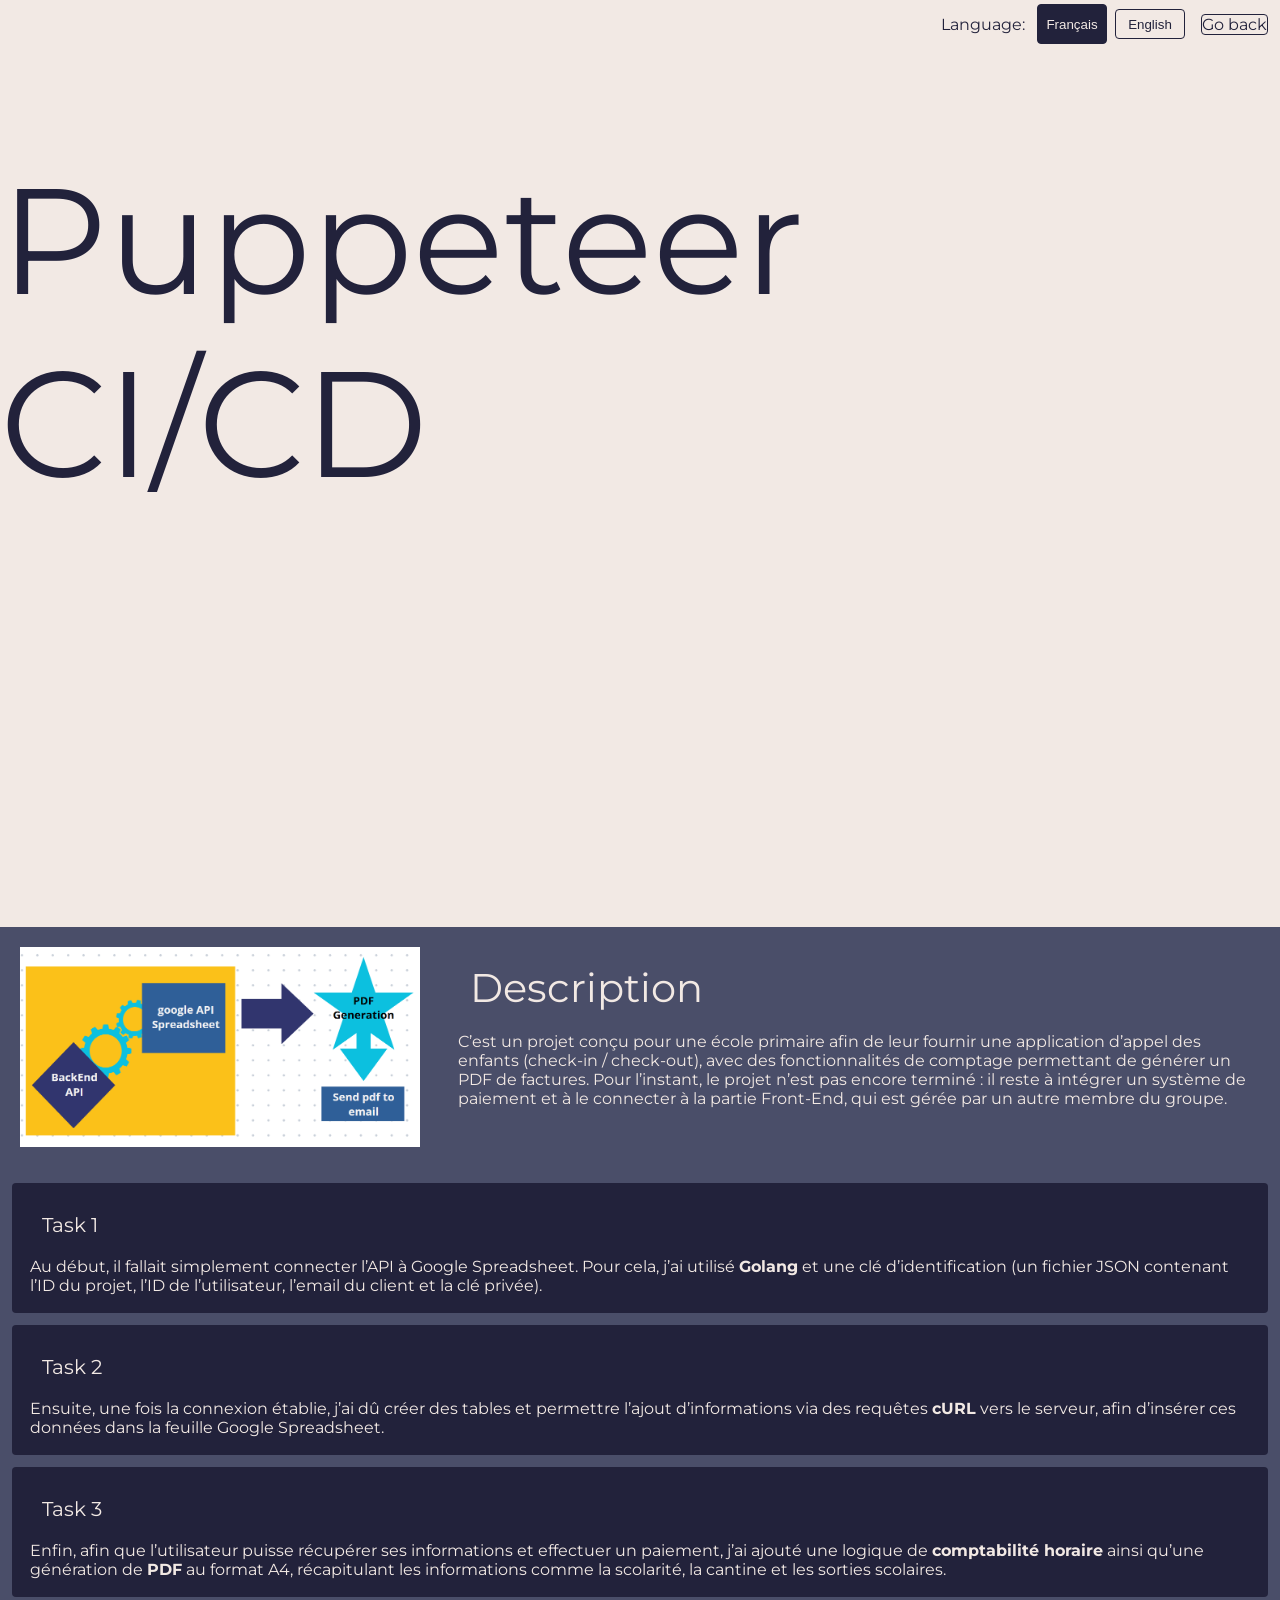
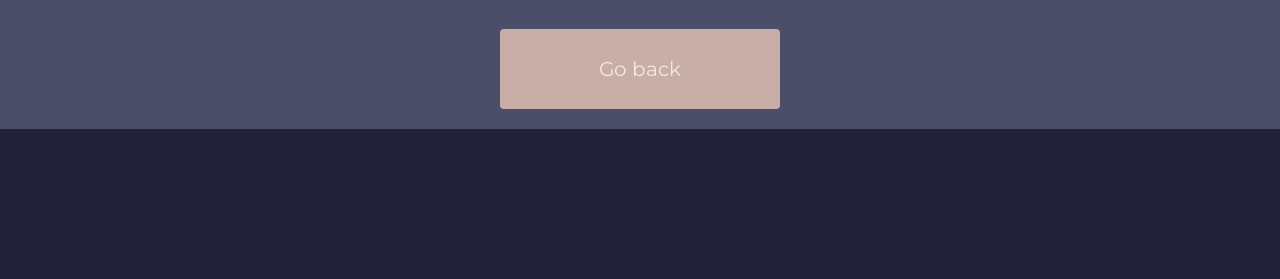
==== project/clocker.html @ f51e1f83 "first push" ====
<!DOCTYPE html>
<html lang="en">
  <head>
    <meta charset="UTF-8" />
    <meta name="viewport" content="width=device-width, initial-scale=1.0" />
    <title>Puppeteer tests</title>
    <link rel="stylesheet" href="../style.css" />
    <link rel="preconnect" href="https://fonts.googleapis.com" />
    <link rel="preconnect" href="https://fonts.gstatic.com" crossorigin />
    <link
      href="https://fonts.googleapis.com/css2?family=Montserrat:ital,wght@0,100..900;1,100..900&display=swap"
      rel="stylesheet"
    />
  </head>
  <body>
    <header>
      <div class="language_div">
        <p class="language">Language:</p>
        <button
          class="lang-btn active"
          id="fr_button"
          onclick="switchLanguage('FR')"
        >
          Français
        </button>
        <button class="lang-btn" id="en_button" onclick="switchLanguage('EN')">
          English
        </button>
        <p><a href="../index.html" class="lang-btn">Go back</a></p>
      </div>
    </header>

    <h1 id="title"></h1>
    <div class="marquee">
      <h1 class="item1 delay1">Back-End</h1>
      <h1 class="item1 delay2">Back-End</h1>
      <h1 class="item1 delay3">Back-End</h1>
      <h1 class="item1 delay4">Back-End</h1>
      <h1 class="item1 delay5">Back-End</h1>
    </div>
    <div class="marquee">
      <h1 class="item2 delay1_2">Google API</h1>
      <h1 class="item2 delay2_2">Google API</h1>
      <h1 class="item2 delay3_2">Google API</h1>
      <h1 class="item2 delay4_2">Google API</h1>
      <h1 class="item2 delay5_2">Google API</h1>
    </div>
    <div class="marquee">
      <h1 class="item3 delay1_3">Spreadsheet</h1>
      <h1 class="item3 delay2_3">Spreadsheet</h1>
      <h1 class="item3 delay3_3">Spreadsheet</h1>
      <h1 class="item3 delay4_3">Spreadsheet</h1>
      <h1 class="item3 delay5_3">Spreadsheet</h1>
    </div>

    <main>
      <div class="project_prop">
        <div class="discription">
          <div>
            <img
              src="../image/Clock_desc.png"
              alt="screenshot or illustration"
              class="project_image_gost"
            />
          </div>
          <div>
            <h2 id="description_title">Description</h2>
            <p id="addInfo"></p>
          </div>
        </div>

        <div class="about_task">
          <div class="task">
            <h3>Task 1</h3>
            <p id="project_task"></p>
          </div>

          <div class="task">
            <h3>Task 2</h3>
            <p id="project_task_two"></p>
          </div>

          <div class="task">
            <h3>Task 3</h3>
            <p id="project_task_tree"></p>
          </div>
        </div>
        <a href="../index.html" class="back_btn"><h3>Go back</h3></a>
      </div>
    </main>

    <footer><a href="#"></a></footer>

    <script>
      // Translations used on this page
      const trans = {
        FR: {
          title: "Puppeteer CI/CD",
          description_title: "Description",
          addInfo:
            "C’est un projet conçu pour une école primaire afin de leur fournir une application d’appel des enfants (check-in / check-out), avec des fonctionnalités de comptage permettant de générer un PDF de factures. Pour l’instant, le projet n’est pas encore terminé : il reste à intégrer un système de paiement et à le connecter à la partie Front-End, qui est gérée par un autre membre du groupe.",

          project_task:
            "Au début, il fallait simplement connecter l’API à Google Spreadsheet. Pour cela, j’ai utilisé <strong>Golang</strong> et une clé d’identification (un fichier JSON contenant l’ID du projet, l’ID de l’utilisateur, l’email du client et la clé privée).",

          project_task_two:
            "Ensuite, une fois la connexion établie, j’ai dû créer des tables et permettre l’ajout d’informations via des requêtes <strong>cURL</strong> vers le serveur, afin d’insérer ces données dans la feuille Google Spreadsheet.\n",

          project_task_tree:
            "Enfin, afin que l’utilisateur puisse récupérer ses informations et effectuer un paiement, j’ai ajouté une logique de <strong>comptabilité horaire</strong> ainsi qu’une génération de <strong>PDF</strong> au format A4, récapitulant les informations comme la scolarité, la cantine et les sorties scolaires.",
        },
        EN: {
          title: "Puppeteer CI/CD",
          description_title: "Description",
          addInfo:
            "This project was designed for a primary school to provide them with a child check-in / check-out application, including attendance tracking and automatic PDF invoice generation. The project is not yet completed — it still needs a payment system and integration with the Front-End part, which is handled by another team member.",

          project_task:
            "At first, the goal was simply to connect the API to Google Spreadsheet. To do this, I used <strong>Golang</strong> and an identification key (a JSON file containing the project ID, user ID, client email, and private key).",

          project_task_two:
            "Then, once the connection was established, I implemented the ability to create tables and add information through <strong>cURL</strong> requests sent to the server, which would insert the data into the Google Spreadsheet.\n",

          project_task_tree:
            "Finally, so that the user could retrieve their data and make payments, I added <strong>time-based billing logic</strong> along with a <strong>PDF generation system</strong> in A4 format, listing details such as tuition, cafeteria, and school trip fees.",
        },
      };

      // Apply translations
      function applyTrans(lang) {
        const t = trans[lang] || trans.FR;
        for (const id in t) {
          const el = document.getElementById(id);
          if (el) el.innerHTML = t[id];
        }
      }

      // Toggle button active state and apply translations
      function switchLanguage(lang) {
        applyTrans(lang);

        const btnfr = document.getElementById("fr_button");
        const btnen = document.getElementById("en_button");

        btnfr.classList.remove("active");
        btnen.classList.remove("active");

        if (lang === "FR") {
          btnfr.classList.add("active");
        } else if (lang === "EN") {
          btnen.classList.add("active");
        }
      }

      // Initialize default language
      document.addEventListener("DOMContentLoaded", function () {
        switchLanguage("FR");
      });
    </script>
  </body>
</html>
---- style.css ----
/* <weight>: Use a value from 100 to 900 */

body {
    background-color: #F2E9E4;
    margin: 0px;
}
footer {
    background-color: #22223B;
    height: 150px;
}
h1, h2, h3, p {
    color: #F2E9E4;
  font-family: "Montserrat", sans-serif;
  font-optical-sizing: auto;
  font-weight: 400;
  font-style: normal;
}
h1 {
      color: #22223B;
    font-size: 150px;
    display: flex;
    justify-content: center;
}
h2 {
    font-size: 40px;
    margin: 20px;
}
h3 {
    font-size: 20px;
    margin: 20px;
}
h4 {
    font-size: 16px;
    margin: 4px;
}
p {
    margin: 8px;
}
img {
    width: 200px;
    height: 200px;
    margin: 4px;
    background-color: #C9ADA7;
    transition: 0.3s;
}
img:hover {
    transition: 0.3s;
    height: 220px;
    width: 220px;
}
a {
    color: #F2E9E4;
    text-decoration: none;
    margin-top: 20px;
}
main{
    background-color: #4A4E69;
}
li{
    color: #F2E9E4;
    display: flex;
    justify-content: center;
}
.title{
    width: 1220px;

}



/* language */
.language {
    color: #22223B;
    display: flex;    
    justify-content: flex-end
}
.language_div{
    display: flex;
    justify-content: flex-end;
    align-items: center;
}
.lang-btn{
    background-color: #F2E9E4;
    border: solid 1px #22223B;
    width: 70px;
    height: 30px;
    border-radius: 4px;
    margin: 4px;
    cursor: pointer;
    transition: 0.5s;
    color: #22223B;
    text-align: center;
}
.lang-btn.active{
    background-color: #22223B;
    width: 70px;
    height: 40px;
    color: #F2E9E4;
    transition: 0.5s;
}





/* title */
.name {
    margin-top: -130px;
    margin-right: -250px;
}
#title {
    margin-right: 35px;
}


/* about back */
.about_me_back{
    padding: 20px;
}


/* effect card */
.effect_card {
    display: flex;
    justify-content: center;
    align-items: center;
    position: relative;
    max-width: 170px;
    margin: 70px;
}
.paralel {
    width: 150px;
    height: 330px;
    transform: skew(20deg);
    background: linear-gradient(#C9ADA7, #4A4E69);
    position: relative;
    transition: 0.3s;
}
.opacity_box {
    position: absolute;
    width: 230px;
    height: 240px;
    background-color: rgba(201, 173, 167, 0.3);
    backdrop-filter: blur(5px);
    border-radius: 8px;
    border: solid 2px;
    border-color: #22223B;
}
.effect_card:hover .paralel {
   width: 150px;
    height: 330px;
    transform: skew(0deg);
    background: linear-gradient(#C9ADA7, #4A4E69);
}
.effect_button {
    background-color: #4A4E69;
    color: #F2E9E4;
    border-radius: 4px;
    border: 0px;
    height: 28px;
    width: 140px;
    margin-left: 16px;
    cursor: pointer;
}
.effect_button:hover {
    background-color: #C9ADA7;
    color: #22223B;
}
.effect_button:hover h4 {
    color: #22223B;
}
.p_effect_card {
    height: 110px;
}
.effect_parent {
    display: flex;
    align-items: center;
    justify-content: space-around;
    height: 320px;
}
.effect_back1 {
    display: flex;
    flex-direction: column;
    align-items: center;
    background-color: #4A4E69;
    height: 430px;
}




/* quality divs */
.quality_back {
    display: flex;
    flex-direction: column;
    align-items: center;
    background-color: #4A4E69;
    height: 430px;
}
.quality_parent {
    display: flex;
    align-items: center;
    justify-content: space-around;
    height: 320px;
}
.quality {
    margin: 16px;
    width: 200px;
    height: 140px;
    background-color: #22223B;
    border-radius: 4px;
    transition: 0.3s;
    display: flex;
    align-items: center;
    justify-content: center;
}
.quality:hover {
    background-color: #C9ADA7;
    color: #22223B;
    box-shadow: 0px 0px 20px 4px #C9ADA7;
    transition: 0.3s;
}
.quality:hover h3 {
    color: #22223B;
}




/* project divs */
.discription{
    display: flex;
    padding: 16px;
}
.discription_text{
    display: flex;
}
.project_back {
    background-color: #4A4E69;
}
.project_parent {
    display: flex;
    align-items: center;
    justify-content: center;
    height: 250px;
}
.project_prop {
    display: flex;
    flex-direction: column;
}
.project_image {
    width: 200px;
    height: 200px;
    margin-right: 30px;
    background-color: #C9ADA7;
}
.project_image_gost {
    width: 400px;
    height: 200px;
    margin-right: 30px;
    background-color: #C9ADA7;
}
.project_image:hover{
    width: 400px;
    height: 400px;
}
.project_image_gost:hover{
    width: 800px;
    height: 400px;
}
.task{
    background-color: #22223B;
    border-radius: 4px;
    padding: 10px;
    margin: 12px;
}


/* footer */
.back_btn{
    font-family: "Montserrat", sans-serif;
    text-align: center;
    background-color: #C9ADA7;
    color: #22223B;
    cursor: pointer;
    text-decoration: none;
    border-radius: 4px;
    margin-top: 20px;
    margin-bottom: 20px;
    margin-right: 500px;
    margin-left: 500px;
    padding: 20px;
    transition: 0.3s;
}
.back_btn:hover{
    background-color: #22223B;
    color: #C9ADA7;
    transition: 0.3s;
}
.back_btn h3{
    margin: 8px;
}



/* language text */
#project_task {
  white-space: pre-line;
}
#worked_project {
    margin: 0px;
    display: flex;
    justify-content: center;
}



/* badass fk text */
.item1 h1{
  display: inline-block;
  margin: 0 2rem; /* spacing between texts */
  font-size: 3rem;
}
.marquee{
    width: 100%;
  height: 4rem;
    white-space: nowrap;
    position: relative;
    margin-bottom: 40px;
}
.marquee-inner {
  display: inline-block;
  padding-left: 100%; /* pushes text off screen at start */
  animation: marquee 10s linear infinite;
}
.item1, .item2, .item3 {
    display: inline-block;
    position: absolute;
    top: 0;
    left: 0;
    font-size: 3rem;
    opacity: 0; /* caché par défaut */
    animation-fill-mode: both; /* garde les styles du début et de la fin */
}
.item1{
    animation: move-right 8s linear infinite;
    font-weight: 600;
}
.item2{
    font-weight: 300;
    animation: move-left 12s linear infinite;
}
.item3{
    font-weight: 900;
  animation: move-right 10s linear infinite;
}
  @keyframes move-right{
    0%{
        opacity: 0;
        transform: translateX(1920px);
    }
    0.1%{
        opacity:1
    }
    100%{
        opacity: 1;
        transform: translateX(-350px)
    }
}
@keyframes move-left{
    0%{
        opacity: 0;
        transform: translateX(-350px);
    }
    0.1%{
        opacity:1
    }
    100%{
        opacity: 1;
        transform: translateX(1920px)
    }
}
.delay1{
    animation-delay:1.6s
}
.delay2{
    animation-delay:3.2s
}
.delay3{
    animation-delay:4.6s
}
.delay4{
    animation-delay:6.4s
}
.delay4{
    animation-delay:6.4s
}

.delay1_2{
    animation-delay:2.4s
}
.delay2_2{
    animation-delay:4.6s
}
.delay3_2{
    animation-delay:7s
}
.delay4_2{
    animation-delay:9.4s
}
.delay4_2{
    animation-delay:9.4s
}

.delay1_3{
    animation-delay:2.5s
}
.delay2_3{
    animation-delay:5s
}
.delay3_3{
    animation-delay:7.5s
}
.delay4_3{
    animation-delay:10s
}
.delay4_3{
    animation-delay:12.5s
}
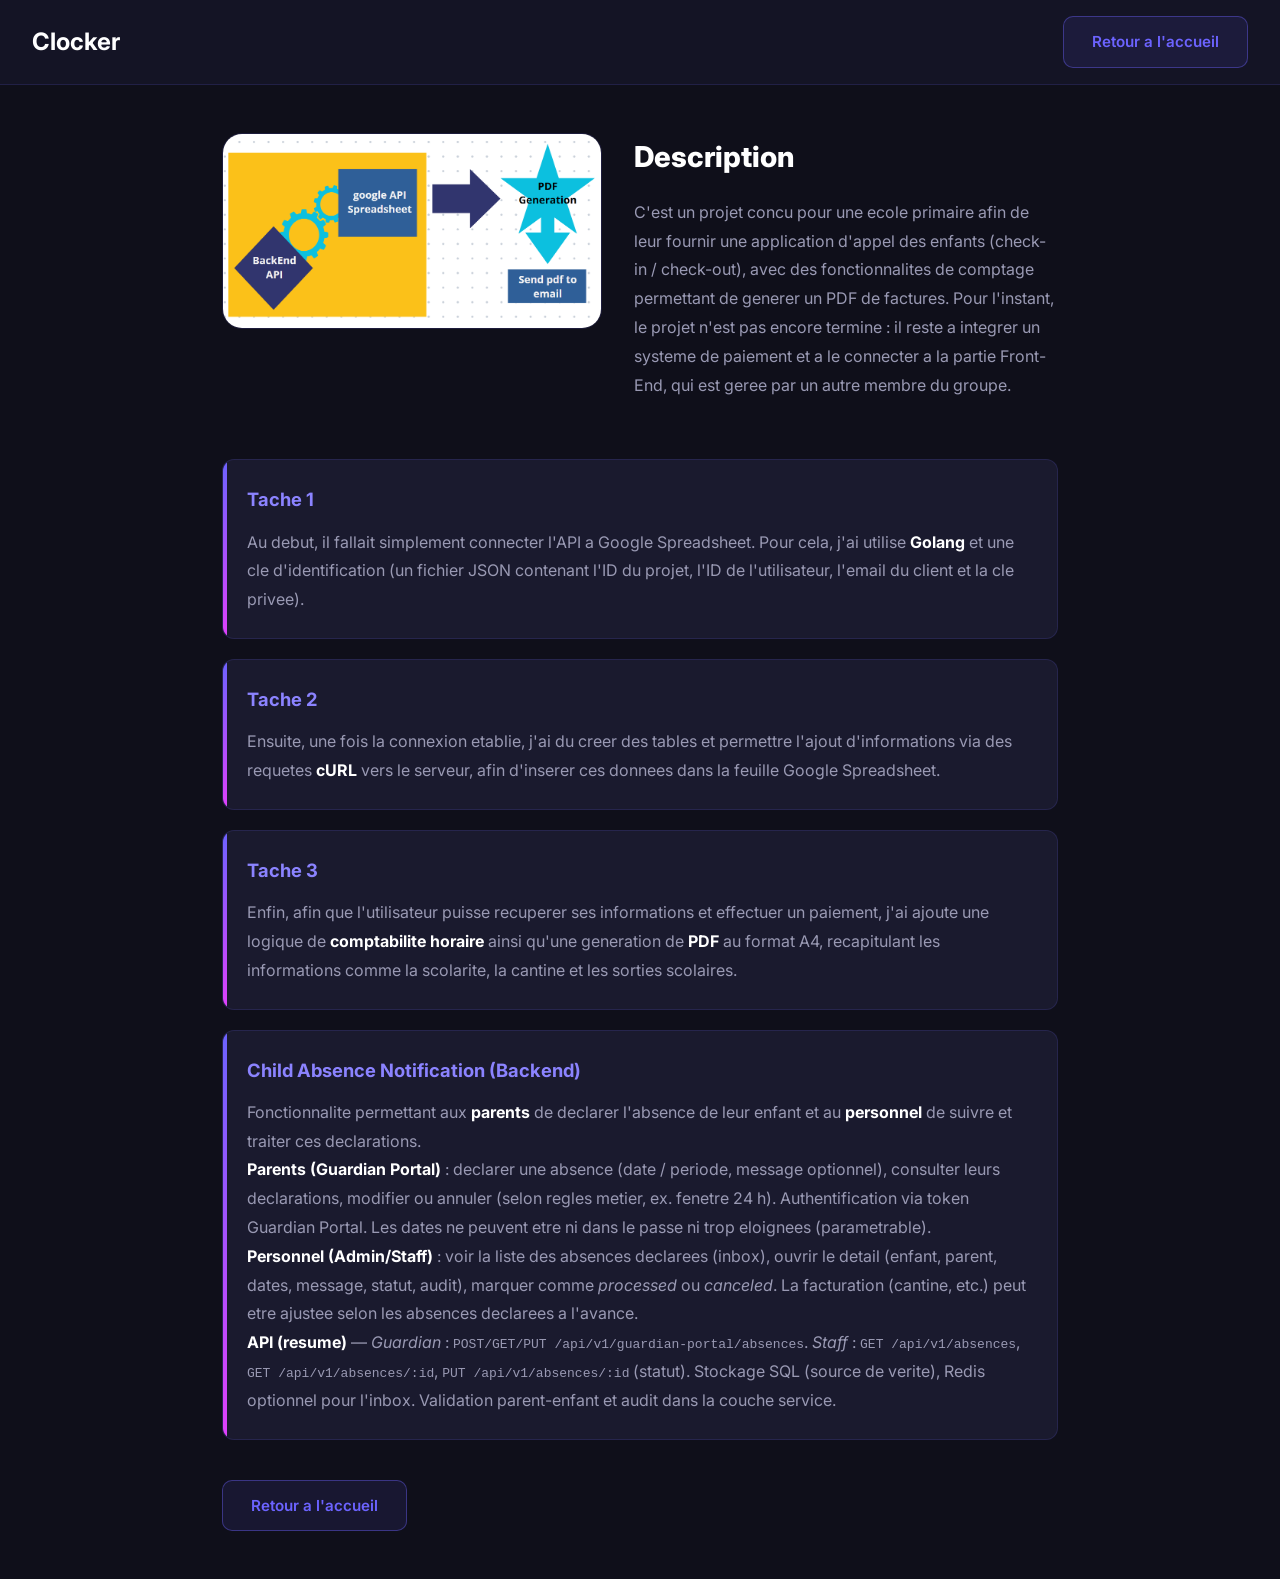
==== commit 4d6add4d: "refactor: remove lang option, now portfolio is prettier" ====
--- a/project/clocker.html
+++ b/project/clocker.html
@@ -1,161 +1,63 @@
 <!DOCTYPE html>
-<html lang="en">
+<html lang="fr">
   <head>
     <meta charset="UTF-8" />
     <meta name="viewport" content="width=device-width, initial-scale=1.0" />
-    <title>Puppeteer tests</title>
+    <title>Clocker | Portfolio Vadim</title>
     <link rel="stylesheet" href="../style.css" />
     <link rel="preconnect" href="https://fonts.googleapis.com" />
     <link rel="preconnect" href="https://fonts.gstatic.com" crossorigin />
     <link
-      href="https://fonts.googleapis.com/css2?family=Montserrat:ital,wght@0,100..900;1,100..900&display=swap"
+      href="https://fonts.googleapis.com/css2?family=Inter:wght@300;400;500;600;700;800;900&family=JetBrains+Mono:wght@400;500;700&display=swap"
       rel="stylesheet"
     />
   </head>
   <body>
-    <header>
-      <div class="language_div">
-        <p class="language">Language:</p>
-        <button
-          class="lang-btn active"
-          id="fr_button"
-          onclick="switchLanguage('FR')"
-        >
-          Français
-        </button>
-        <button class="lang-btn" id="en_button" onclick="switchLanguage('EN')">
-          English
-        </button>
-        <p><a href="../index.html" class="lang-btn">Go back</a></p>
-      </div>
+    <header class="project_page_header">
+      <h1>Clocker</h1>
+      <a href="../index.html" class="back_btn">Retour a l'accueil</a>
     </header>
-
-    <h1 id="title"></h1>
-    <div class="marquee">
-      <h1 class="item1 delay1">Back-End</h1>
-      <h1 class="item1 delay2">Back-End</h1>
-      <h1 class="item1 delay3">Back-End</h1>
-      <h1 class="item1 delay4">Back-End</h1>
-      <h1 class="item1 delay5">Back-End</h1>
-    </div>
-    <div class="marquee">
-      <h1 class="item2 delay1_2">Google API</h1>
-      <h1 class="item2 delay2_2">Google API</h1>
-      <h1 class="item2 delay3_2">Google API</h1>
-      <h1 class="item2 delay4_2">Google API</h1>
-      <h1 class="item2 delay5_2">Google API</h1>
-    </div>
-    <div class="marquee">
-      <h1 class="item3 delay1_3">Spreadsheet</h1>
-      <h1 class="item3 delay2_3">Spreadsheet</h1>
-      <h1 class="item3 delay3_3">Spreadsheet</h1>
-      <h1 class="item3 delay4_3">Spreadsheet</h1>
-      <h1 class="item3 delay5_3">Spreadsheet</h1>
-    </div>
 
     <main>
       <div class="project_prop">
         <div class="discription">
           <div>
-            <img
-              src="../image/Clock_desc.png"
-              alt="screenshot or illustration"
-              class="project_image_gost"
-            />
+            <img src="../image/Clock_desc.png" alt="Clocker" class="project_image_gost" />
           </div>
           <div>
-            <h2 id="description_title">Description</h2>
-            <p id="addInfo"></p>
+            <h2>Description</h2>
+            <p>C'est un projet concu pour une ecole primaire afin de leur fournir une application d'appel des enfants (check-in / check-out), avec des fonctionnalites de comptage permettant de generer un PDF de factures. Pour l'instant, le projet n'est pas encore termine : il reste a integrer un systeme de paiement et a le connecter a la partie Front-End, qui est geree par un autre membre du groupe.</p>
           </div>
         </div>
 
         <div class="about_task">
           <div class="task">
-            <h3>Task 1</h3>
-            <p id="project_task"></p>
+            <h3>Tache 1</h3>
+            <p>Au debut, il fallait simplement connecter l'API a Google Spreadsheet. Pour cela, j'ai utilise <strong>Golang</strong> et une cle d'identification (un fichier JSON contenant l'ID du projet, l'ID de l'utilisateur, l'email du client et la cle privee).</p>
           </div>
 
           <div class="task">
-            <h3>Task 2</h3>
-            <p id="project_task_two"></p>
+            <h3>Tache 2</h3>
+            <p>Ensuite, une fois la connexion etablie, j'ai du creer des tables et permettre l'ajout d'informations via des requetes <strong>cURL</strong> vers le serveur, afin d'inserer ces donnees dans la feuille Google Spreadsheet.</p>
           </div>
 
           <div class="task">
-            <h3>Task 3</h3>
-            <p id="project_task_tree"></p>
+            <h3>Tache 3</h3>
+            <p>Enfin, afin que l'utilisateur puisse recuperer ses informations et effectuer un paiement, j'ai ajoute une logique de <strong>comptabilite horaire</strong> ainsi qu'une generation de <strong>PDF</strong> au format A4, recapitulant les informations comme la scolarite, la cantine et les sorties scolaires.</p>
+          </div>
+
+          <div class="task">
+            <h3>Child Absence Notification (Backend)</h3>
+            <p>Fonctionnalite permettant aux <strong>parents</strong> de declarer l'absence de leur enfant et au <strong>personnel</strong> de suivre et traiter ces declarations.</p>
+            <p><strong>Parents (Guardian Portal)</strong> : declarer une absence (date / periode, message optionnel), consulter leurs declarations, modifier ou annuler (selon regles metier, ex. fenetre 24 h). Authentification via token Guardian Portal. Les dates ne peuvent etre ni dans le passe ni trop eloignees (parametrable).</p>
+            <p><strong>Personnel (Admin/Staff)</strong> : voir la liste des absences declarees (inbox), ouvrir le detail (enfant, parent, dates, message, statut, audit), marquer comme <em>processed</em> ou <em>canceled</em>. La facturation (cantine, etc.) peut etre ajustee selon les absences declarees a l'avance.</p>
+            <p><strong>API (resume)</strong> — <em>Guardian</em> : <code>POST/GET/PUT /api/v1/guardian-portal/absences</code>. <em>Staff</em> : <code>GET /api/v1/absences</code>, <code>GET /api/v1/absences/:id</code>, <code>PUT /api/v1/absences/:id</code> (statut). Stockage SQL (source de verite), Redis optionnel pour l'inbox. Validation parent-enfant et audit dans la couche service.</p>
           </div>
         </div>
-        <a href="../index.html" class="back_btn"><h3>Go back</h3></a>
+        <a href="../index.html" class="back_btn">Retour a l'accueil</a>
       </div>
     </main>
 
-    <footer><a href="#"></a></footer>
-
-    <script>
-      // Translations used on this page
-      const trans = {
-        FR: {
-          title: "Puppeteer CI/CD",
-          description_title: "Description",
-          addInfo:
-            "C’est un projet conçu pour une école primaire afin de leur fournir une application d’appel des enfants (check-in / check-out), avec des fonctionnalités de comptage permettant de générer un PDF de factures. Pour l’instant, le projet n’est pas encore terminé : il reste à intégrer un système de paiement et à le connecter à la partie Front-End, qui est gérée par un autre membre du groupe.",
-
-          project_task:
-            "Au début, il fallait simplement connecter l’API à Google Spreadsheet. Pour cela, j’ai utilisé <strong>Golang</strong> et une clé d’identification (un fichier JSON contenant l’ID du projet, l’ID de l’utilisateur, l’email du client et la clé privée).",
-
-          project_task_two:
-            "Ensuite, une fois la connexion établie, j’ai dû créer des tables et permettre l’ajout d’informations via des requêtes <strong>cURL</strong> vers le serveur, afin d’insérer ces données dans la feuille Google Spreadsheet.\n",
-
-          project_task_tree:
-            "Enfin, afin que l’utilisateur puisse récupérer ses informations et effectuer un paiement, j’ai ajouté une logique de <strong>comptabilité horaire</strong> ainsi qu’une génération de <strong>PDF</strong> au format A4, récapitulant les informations comme la scolarité, la cantine et les sorties scolaires.",
-        },
-        EN: {
-          title: "Puppeteer CI/CD",
-          description_title: "Description",
-          addInfo:
-            "This project was designed for a primary school to provide them with a child check-in / check-out application, including attendance tracking and automatic PDF invoice generation. The project is not yet completed — it still needs a payment system and integration with the Front-End part, which is handled by another team member.",
-
-          project_task:
-            "At first, the goal was simply to connect the API to Google Spreadsheet. To do this, I used <strong>Golang</strong> and an identification key (a JSON file containing the project ID, user ID, client email, and private key).",
-
-          project_task_two:
-            "Then, once the connection was established, I implemented the ability to create tables and add information through <strong>cURL</strong> requests sent to the server, which would insert the data into the Google Spreadsheet.\n",
-
-          project_task_tree:
-            "Finally, so that the user could retrieve their data and make payments, I added <strong>time-based billing logic</strong> along with a <strong>PDF generation system</strong> in A4 format, listing details such as tuition, cafeteria, and school trip fees.",
-        },
-      };
-
-      // Apply translations
-      function applyTrans(lang) {
-        const t = trans[lang] || trans.FR;
-        for (const id in t) {
-          const el = document.getElementById(id);
-          if (el) el.innerHTML = t[id];
-        }
-      }
-
-      // Toggle button active state and apply translations
-      function switchLanguage(lang) {
-        applyTrans(lang);
-
-        const btnfr = document.getElementById("fr_button");
-        const btnen = document.getElementById("en_button");
-
-        btnfr.classList.remove("active");
-        btnen.classList.remove("active");
-
-        if (lang === "FR") {
-          btnfr.classList.add("active");
-        } else if (lang === "EN") {
-          btnen.classList.add("active");
-        }
-      }
-
-      // Initialize default language
-      document.addEventListener("DOMContentLoaded", function () {
-        switchLanguage("FR");
-      });
-    </script>
+    <footer></footer>
   </body>
 </html>
--- a/style.css
+++ b/style.css
@@ -1,429 +1,1088 @@
-/* <weight>: Use a value from 100 to 900 */
+/* ============================================
+   Vadim Riabov - Portfolio
+   Modern, Design
+   ============================================ */
+
+/* --- Custom Properties --- */
+:root {
+  --bg-dark: #0f0f1a;
+  --bg-card: #1a1a2e;
+  --bg-card-hover: #222240;
+  --bg-alt: #141425;
+  --accent: #6c63ff;
+  --accent-light: #8b83ff;
+  --accent-glow: rgba(108, 99, 255, 0.3);
+  --text: #e8e8f0;
+  --text-muted: #9999b3;
+  --text-heading: #ffffff;
+  --border: rgba(108, 99, 255, 0.15);
+  --border-hover: rgba(108, 99, 255, 0.4);
+  --gradient-1: linear-gradient(135deg, #6c63ff 0%, #e040fb 100%);
+  --gradient-2: linear-gradient(135deg, #0f0f1a 0%, #1a1a2e 50%, #0f0f1a 100%);
+  --shadow-sm: 0 2px 8px rgba(0, 0, 0, 0.3);
+  --shadow-md: 0 8px 30px rgba(0, 0, 0, 0.4);
+  --shadow-lg: 0 20px 60px rgba(0, 0, 0, 0.5);
+  --shadow-glow: 0 0 40px rgba(108, 99, 255, 0.15);
+  --radius: 12px;
+  --radius-lg: 20px;
+  --font: 'Inter', -apple-system, BlinkMacSystemFont, sans-serif;
+  --font-mono: 'JetBrains Mono', monospace;
+  --transition: 0.3s cubic-bezier(0.4, 0, 0.2, 1);
+}
+
+/* --- Reset & Base --- */
+*,
+*::before,
+*::after {
+  box-sizing: border-box;
+  margin: 0;
+  padding: 0;
+}
+
+html {
+  scroll-behavior: smooth;
+  scroll-padding-top: 80px;
+}
 
 body {
-    background-color: #F2E9E4;
-    margin: 0px;
-}
-footer {
-    background-color: #22223B;
-    height: 150px;
-}
-h1, h2, h3, p {
-    color: #F2E9E4;
-  font-family: "Montserrat", sans-serif;
-  font-optical-sizing: auto;
-  font-weight: 400;
-  font-style: normal;
-}
-h1 {
-      color: #22223B;
-    font-size: 150px;
-    display: flex;
-    justify-content: center;
-}
-h2 {
-    font-size: 40px;
-    margin: 20px;
-}
-h3 {
-    font-size: 20px;
-    margin: 20px;
-}
-h4 {
-    font-size: 16px;
-    margin: 4px;
-}
-p {
-    margin: 8px;
-}
+  font-family: var(--font);
+  background-color: var(--bg-dark);
+  color: var(--text);
+  line-height: 1.7;
+  overflow-x: hidden;
+  -webkit-font-smoothing: antialiased;
+}
+
 img {
-    width: 200px;
-    height: 200px;
-    margin: 4px;
-    background-color: #C9ADA7;
-    transition: 0.3s;
-}
-img:hover {
-    transition: 0.3s;
-    height: 220px;
-    width: 220px;
-}
+  max-width: 100%;
+  display: block;
+}
+
 a {
-    color: #F2E9E4;
-    text-decoration: none;
-    margin-top: 20px;
-}
-main{
-    background-color: #4A4E69;
-}
-li{
-    color: #F2E9E4;
-    display: flex;
-    justify-content: center;
-}
-.title{
-    width: 1220px;
-
-}
-
-
-
-/* language */
-.language {
-    color: #22223B;
-    display: flex;    
-    justify-content: flex-end
-}
-.language_div{
-    display: flex;
-    justify-content: flex-end;
-    align-items: center;
-}
-.lang-btn{
-    background-color: #F2E9E4;
-    border: solid 1px #22223B;
-    width: 70px;
-    height: 30px;
-    border-radius: 4px;
-    margin: 4px;
-    cursor: pointer;
-    transition: 0.5s;
-    color: #22223B;
-    text-align: center;
-}
-.lang-btn.active{
-    background-color: #22223B;
-    width: 70px;
-    height: 40px;
-    color: #F2E9E4;
-    transition: 0.5s;
-}
-
-
-
-
-
-/* title */
-.name {
-    margin-top: -130px;
-    margin-right: -250px;
-}
-#title {
-    margin-right: 35px;
-}
-
-
-/* about back */
-.about_me_back{
-    padding: 20px;
-}
-
-
-/* effect card */
-.effect_card {
-    display: flex;
-    justify-content: center;
-    align-items: center;
-    position: relative;
-    max-width: 170px;
-    margin: 70px;
-}
-.paralel {
-    width: 150px;
-    height: 330px;
-    transform: skew(20deg);
-    background: linear-gradient(#C9ADA7, #4A4E69);
-    position: relative;
-    transition: 0.3s;
-}
-.opacity_box {
-    position: absolute;
-    width: 230px;
-    height: 240px;
-    background-color: rgba(201, 173, 167, 0.3);
-    backdrop-filter: blur(5px);
-    border-radius: 8px;
-    border: solid 2px;
-    border-color: #22223B;
-}
-.effect_card:hover .paralel {
-   width: 150px;
-    height: 330px;
-    transform: skew(0deg);
-    background: linear-gradient(#C9ADA7, #4A4E69);
-}
-.effect_button {
-    background-color: #4A4E69;
-    color: #F2E9E4;
-    border-radius: 4px;
-    border: 0px;
-    height: 28px;
-    width: 140px;
-    margin-left: 16px;
-    cursor: pointer;
-}
-.effect_button:hover {
-    background-color: #C9ADA7;
-    color: #22223B;
-}
-.effect_button:hover h4 {
-    color: #22223B;
-}
-.p_effect_card {
-    height: 110px;
-}
-.effect_parent {
-    display: flex;
-    align-items: center;
-    justify-content: space-around;
-    height: 320px;
-}
-.effect_back1 {
-    display: flex;
+  color: inherit;
+  text-decoration: none;
+}
+
+/* --- Container --- */
+.container {
+  max-width: 1100px;
+  margin: 0 auto;
+  padding: 0 2rem;
+}
+
+/* --- Scroll Animations --- */
+.fade-up {
+  opacity: 0;
+  transform: translateY(30px);
+  transition: opacity 0.7s ease, transform 0.7s ease;
+}
+
+.fade-up.delay-1 { transition-delay: 0.15s; }
+.fade-up.delay-2 { transition-delay: 0.3s; }
+.fade-up.delay-3 { transition-delay: 0.45s; }
+
+.fade-up.visible {
+  opacity: 1;
+  transform: translateY(0);
+}
+
+/* ============================================
+   NAVBAR
+   ============================================ */
+.navbar {
+  position: fixed;
+  top: 0;
+  left: 0;
+  right: 0;
+  z-index: 1000;
+  display: flex;
+  align-items: center;
+  justify-content: space-between;
+  padding: 1.25rem 2rem;
+  transition: var(--transition);
+}
+
+.navbar.scrolled {
+  background: rgba(15, 15, 26, 0.85);
+  backdrop-filter: blur(20px);
+  -webkit-backdrop-filter: blur(20px);
+  border-bottom: 1px solid var(--border);
+  padding: 0.75rem 2rem;
+  box-shadow: var(--shadow-sm);
+}
+
+.nav-logo {
+  font-family: var(--font-mono);
+  font-size: 1.5rem;
+  font-weight: 700;
+  color: var(--accent);
+  transition: var(--transition);
+}
+
+.nav-logo:hover {
+  color: var(--accent-light);
+  text-shadow: 0 0 20px var(--accent-glow);
+}
+
+.nav-links {
+  display: flex;
+  align-items: center;
+  gap: 2rem;
+}
+
+.nav-links a {
+  font-size: 0.9rem;
+  font-weight: 500;
+  color: var(--text-muted);
+  transition: var(--transition);
+  position: relative;
+}
+
+.nav-links a::after {
+  content: '';
+  position: absolute;
+  bottom: -4px;
+  left: 0;
+  width: 0;
+  height: 2px;
+  background: var(--gradient-1);
+  border-radius: 2px;
+  transition: width 0.3s ease;
+}
+
+.nav-links a:hover {
+  color: var(--text-heading);
+}
+
+.nav-links a:hover::after {
+  width: 100%;
+}
+
+.nav-github {
+  padding: 0.5rem 1.25rem;
+  border: 1px solid var(--border-hover);
+  border-radius: 8px;
+  color: var(--accent) !important;
+  font-weight: 600 !important;
+}
+
+.nav-github:hover {
+  background: var(--accent);
+  color: white !important;
+  border-color: var(--accent);
+}
+
+.nav-github::after {
+  display: none !important;
+}
+
+/* Mobile toggle */
+.nav-toggle {
+  display: none;
+  flex-direction: column;
+  gap: 5px;
+  background: none;
+  border: none;
+  cursor: pointer;
+  padding: 4px;
+  z-index: 1001;
+}
+
+.nav-toggle span {
+  width: 24px;
+  height: 2px;
+  background: var(--text);
+  border-radius: 2px;
+  transition: var(--transition);
+}
+
+.nav-toggle.active span:nth-child(1) {
+  transform: rotate(45deg) translate(5px, 5px);
+}
+
+.nav-toggle.active span:nth-child(2) {
+  opacity: 0;
+}
+
+.nav-toggle.active span:nth-child(3) {
+  transform: rotate(-45deg) translate(5px, -5px);
+}
+
+/* ============================================
+   HERO SECTION
+   ============================================ */
+.hero {
+  position: relative;
+  min-height: 100vh;
+  display: flex;
+  flex-direction: column;
+  align-items: center;
+  justify-content: center;
+  text-align: center;
+  overflow: hidden;
+}
+
+.hero-bg {
+  position: absolute;
+  inset: 0;
+  background:
+    radial-gradient(ellipse 80% 60% at 50% 40%, rgba(108, 99, 255, 0.12) 0%, transparent 70%),
+    radial-gradient(ellipse 60% 50% at 80% 20%, rgba(224, 64, 251, 0.08) 0%, transparent 60%),
+    radial-gradient(ellipse 50% 40% at 20% 60%, rgba(108, 99, 255, 0.06) 0%, transparent 60%);
+  animation: heroPulse 8s ease-in-out infinite alternate;
+}
+
+@keyframes heroPulse {
+  0% { opacity: 0.7; transform: scale(1); }
+  100% { opacity: 1; transform: scale(1.05); }
+}
+
+/* Floating particles effect */
+.hero::before,
+.hero::after {
+  content: '';
+  position: absolute;
+  border-radius: 50%;
+  opacity: 0.4;
+  animation: float 6s ease-in-out infinite;
+}
+
+.hero::before {
+  width: 300px;
+  height: 300px;
+  background: radial-gradient(circle, var(--accent-glow) 0%, transparent 70%);
+  top: 10%;
+  right: 10%;
+  animation-delay: -2s;
+}
+
+.hero::after {
+  width: 200px;
+  height: 200px;
+  background: radial-gradient(circle, rgba(224, 64, 251, 0.15) 0%, transparent 70%);
+  bottom: 20%;
+  left: 15%;
+}
+
+@keyframes float {
+  0%, 100% { transform: translateY(0) translateX(0); }
+  33% { transform: translateY(-20px) translateX(10px); }
+  66% { transform: translateY(10px) translateX(-15px); }
+}
+
+.hero-content {
+  position: relative;
+  z-index: 1;
+  padding: 2rem;
+}
+
+.hero-greeting {
+  font-size: 1.1rem;
+  font-weight: 500;
+  color: var(--accent);
+  letter-spacing: 2px;
+  text-transform: uppercase;
+  margin-bottom: 1rem;
+}
+
+.hero-name {
+  font-size: clamp(3rem, 8vw, 6rem);
+  font-weight: 900;
+  color: var(--text-heading);
+  line-height: 1.1;
+  margin-bottom: 1rem;
+  background: linear-gradient(135deg, #ffffff 0%, #6c63ff 50%, #e040fb 100%);
+  background-size: 200% auto;
+  -webkit-background-clip: text;
+  -webkit-text-fill-color: transparent;
+  background-clip: text;
+  animation: gradientShift 4s ease-in-out infinite alternate;
+}
+
+@keyframes gradientShift {
+  0% { background-position: 0% 50%; }
+  100% { background-position: 100% 50%; }
+}
+
+.hero-role {
+  font-size: clamp(1.2rem, 3vw, 1.8rem);
+  font-weight: 300;
+  color: var(--text-muted);
+  margin-bottom: 2.5rem;
+  letter-spacing: 1px;
+}
+
+.hero-cta {
+  display: flex;
+  gap: 1rem;
+  justify-content: center;
+  flex-wrap: wrap;
+}
+
+/* Scroll indicator */
+.hero-scroll {
+  position: absolute;
+  bottom: 2rem;
+  left: 50%;
+  transform: translateX(-50%);
+}
+
+.scroll-indicator {
+  width: 24px;
+  height: 40px;
+  border: 2px solid var(--text-muted);
+  border-radius: 12px;
+  position: relative;
+}
+
+.scroll-indicator::before {
+  content: '';
+  position: absolute;
+  top: 6px;
+  left: 50%;
+  transform: translateX(-50%);
+  width: 4px;
+  height: 8px;
+  background: var(--accent);
+  border-radius: 4px;
+  animation: scrollAnim 2s ease-in-out infinite;
+}
+
+@keyframes scrollAnim {
+  0% { top: 6px; opacity: 1; }
+  100% { top: 22px; opacity: 0; }
+}
+
+/* ============================================
+   BUTTONS
+   ============================================ */
+.btn {
+  display: inline-flex;
+  align-items: center;
+  gap: 0.5rem;
+  padding: 0.85rem 2rem;
+  font-family: var(--font);
+  font-size: 0.95rem;
+  font-weight: 600;
+  border-radius: 10px;
+  cursor: pointer;
+  transition: var(--transition);
+}
+
+.btn-primary {
+  background: var(--gradient-1);
+  color: white;
+  box-shadow: 0 4px 15px rgba(108, 99, 255, 0.3);
+}
+
+.btn-primary:hover {
+  transform: translateY(-2px);
+  box-shadow: 0 8px 25px rgba(108, 99, 255, 0.4);
+  color: white;
+}
+
+.btn-outline {
+  background: transparent;
+  color: var(--text);
+  border: 1px solid var(--border-hover);
+}
+
+.btn-outline:hover {
+  background: rgba(108, 99, 255, 0.1);
+  border-color: var(--accent);
+  color: var(--accent-light);
+  transform: translateY(-2px);
+}
+
+/* ============================================
+   SECTIONS
+   ============================================ */
+.section {
+  padding: 6rem 0;
+}
+
+.alt-bg {
+  background: var(--bg-alt);
+}
+
+.section-title {
+  font-size: clamp(1.8rem, 4vw, 2.5rem);
+  font-weight: 800;
+  color: var(--text-heading);
+  margin-bottom: 1rem;
+  display: flex;
+  align-items: center;
+  gap: 0.75rem;
+}
+
+.title-accent {
+  font-family: var(--font-mono);
+  color: var(--accent);
+  font-weight: 700;
+}
+
+.section-desc {
+  font-size: 1.05rem;
+  color: var(--text-muted);
+  max-width: 700px;
+  margin-bottom: 2.5rem;
+  line-height: 1.8;
+}
+
+/* ============================================
+   ABOUT SECTION
+   ============================================ */
+.about-grid {
+  display: grid;
+  grid-template-columns: 1fr 1fr;
+  gap: 3rem;
+  align-items: start;
+}
+
+.about-text {
+  font-size: 1.05rem;
+  line-height: 1.8;
+}
+
+.about-intro {
+  font-size: 1.2rem;
+  color: var(--text-heading);
+  margin-bottom: 1rem;
+}
+
+.about-text p {
+  color: var(--text-muted);
+  margin-bottom: 1rem;
+}
+
+.about-info {
+  display: flex;
+  flex-direction: column;
+  gap: 1rem;
+}
+
+.info-card {
+  display: flex;
+  align-items: center;
+  gap: 1rem;
+  padding: 1.25rem 1.5rem;
+  background: var(--bg-card);
+  border: 1px solid var(--border);
+  border-radius: var(--radius);
+  transition: var(--transition);
+}
+
+.info-card:hover {
+  border-color: var(--border-hover);
+  box-shadow: var(--shadow-glow);
+  transform: translateX(4px);
+}
+
+.info-icon {
+  display: flex;
+  align-items: center;
+  justify-content: center;
+  width: 48px;
+  height: 48px;
+  background: rgba(108, 99, 255, 0.1);
+  border-radius: 10px;
+  color: var(--accent);
+  flex-shrink: 0;
+}
+
+.info-label {
+  display: block;
+  font-size: 0.8rem;
+  font-weight: 500;
+  color: var(--text-muted);
+  text-transform: uppercase;
+  letter-spacing: 1px;
+}
+
+.info-value {
+  display: block;
+  font-weight: 600;
+  color: var(--text-heading);
+  font-size: 0.95rem;
+}
+
+/* ============================================
+   PROJECT CARDS
+   ============================================ */
+.projects-grid {
+  display: grid;
+  gap: 2rem;
+}
+
+.projects-grid.two-col {
+  grid-template-columns: repeat(2, 1fr);
+}
+
+.project-card {
+  background: var(--bg-card);
+  border: 1px solid var(--border);
+  border-radius: var(--radius-lg);
+  overflow: hidden;
+  transition: var(--transition);
+  display: block;
+}
+
+.project-card:hover {
+  transform: translateY(-8px);
+  border-color: var(--border-hover);
+  box-shadow: var(--shadow-lg), var(--shadow-glow);
+}
+
+.project-card.featured {
+  max-width: 550px;
+}
+
+.card-image {
+  position: relative;
+  overflow: hidden;
+  aspect-ratio: 16 / 10;
+  background: var(--bg-alt);
+}
+
+.card-image img {
+  width: 100%;
+  height: 100%;
+  object-fit: cover;
+  transition: transform 0.5s ease;
+}
+
+.project-card:hover .card-image img {
+  transform: scale(1.08);
+}
+
+.card-overlay {
+  position: absolute;
+  inset: 0;
+  background: rgba(108, 99, 255, 0.85);
+  display: flex;
+  align-items: center;
+  justify-content: center;
+  opacity: 0;
+  transition: opacity 0.3s ease;
+}
+
+.project-card:hover .card-overlay {
+  opacity: 1;
+}
+
+.card-view {
+  color: white;
+  font-weight: 700;
+  font-size: 1.1rem;
+  letter-spacing: 1px;
+}
+
+.card-content {
+  padding: 1.5rem;
+}
+
+.card-content h3 {
+  font-size: 1.3rem;
+  font-weight: 700;
+  color: var(--text-heading);
+  margin-bottom: 0.5rem;
+}
+
+.card-content p {
+  color: var(--text-muted);
+  font-size: 0.95rem;
+  margin-bottom: 1rem;
+}
+
+.card-tags {
+  display: flex;
+  flex-wrap: wrap;
+  gap: 0.5rem;
+}
+
+.tag {
+  display: inline-block;
+  padding: 0.3rem 0.8rem;
+  font-size: 0.8rem;
+  font-weight: 600;
+  color: var(--accent);
+  background: rgba(108, 99, 255, 0.1);
+  border: 1px solid rgba(108, 99, 255, 0.2);
+  border-radius: 6px;
+}
+
+/* ============================================
+   SKILLS SECTION
+   ============================================ */
+.skills-grid {
+  display: grid;
+  grid-template-columns: repeat(4, 1fr);
+  gap: 1.5rem;
+}
+
+.skill-card {
+  background: var(--bg-card);
+  border: 1px solid var(--border);
+  border-radius: var(--radius-lg);
+  padding: 2rem 1.5rem;
+  text-align: center;
+  transition: var(--transition);
+  position: relative;
+  overflow: hidden;
+}
+
+.skill-card::before {
+  content: '';
+  position: absolute;
+  top: 0;
+  left: 0;
+  right: 0;
+  height: 3px;
+  background: var(--gradient-1);
+  transform: scaleX(0);
+  transition: transform 0.3s ease;
+}
+
+.skill-card:hover::before {
+  transform: scaleX(1);
+}
+
+.skill-card:hover {
+  transform: translateY(-6px);
+  border-color: var(--border-hover);
+  box-shadow: var(--shadow-md), var(--shadow-glow);
+}
+
+.skill-icon {
+  display: inline-flex;
+  align-items: center;
+  justify-content: center;
+  width: 64px;
+  height: 64px;
+  background: rgba(108, 99, 255, 0.1);
+  border-radius: 16px;
+  color: var(--accent);
+  margin-bottom: 1.25rem;
+  transition: var(--transition);
+}
+
+.skill-card:hover .skill-icon {
+  background: var(--accent);
+  color: white;
+  transform: scale(1.1);
+}
+
+.skill-card h3 {
+  font-size: 1.15rem;
+  font-weight: 700;
+  color: var(--text-heading);
+  margin-bottom: 0.5rem;
+}
+
+.skill-card p {
+  font-size: 0.9rem;
+  color: var(--text-muted);
+  line-height: 1.5;
+}
+
+/* ============================================
+   GRAPH SECTION
+   ============================================ */
+.graph-content {
+  text-align: center;
+  max-width: 900px;
+  margin: 0 auto;
+}
+
+.graph-content p {
+  color: var(--text-muted);
+  font-size: 1.05rem;
+  margin-bottom: 2rem;
+  line-height: 1.8;
+}
+
+.graph-image-link {
+  display: block;
+  margin-bottom: 1.5rem;
+  border-radius: var(--radius-lg);
+  overflow: hidden;
+  border: 1px solid var(--border);
+  transition: var(--transition);
+  box-shadow: var(--shadow-md);
+}
+
+.graph-image-link:hover {
+  border-color: var(--border-hover);
+  box-shadow: var(--shadow-lg), var(--shadow-glow);
+}
+
+.graph-image {
+  width: 100%;
+  height: auto;
+  display: block;
+  vertical-align: middle;
+}
+
+.graph-download {
+  display: inline-flex;
+}
+
+/* ============================================
+   VEILLE SECTION
+   ============================================ */
+.veille-content {
+  max-width: 600px;
+}
+
+.veille-placeholder {
+  display: flex;
+  flex-direction: column;
+  align-items: center;
+  gap: 1rem;
+  padding: 3rem 2rem;
+  background: var(--bg-card);
+  border: 1px dashed var(--border-hover);
+  border-radius: var(--radius-lg);
+  text-align: center;
+  color: var(--text-muted);
+}
+
+.veille-placeholder svg {
+  color: var(--accent);
+  opacity: 0.6;
+}
+
+.veille-placeholder p {
+  font-style: italic;
+  font-size: 1.05rem;
+}
+
+/* ============================================
+   FOOTER
+   ============================================ */
+.footer {
+  background: var(--bg-alt);
+  border-top: 1px solid var(--border);
+  padding: 3rem 0 2rem;
+}
+
+.footer-content {
+  display: flex;
+  justify-content: space-between;
+  align-items: flex-start;
+  gap: 2rem;
+  margin-bottom: 2rem;
+}
+
+.footer-brand {
+  display: flex;
+  flex-direction: column;
+  gap: 0.5rem;
+}
+
+.footer-logo {
+  font-family: var(--font-mono);
+  font-size: 1.5rem;
+  font-weight: 700;
+  color: var(--accent);
+}
+
+.footer-brand p {
+  color: var(--text-muted);
+  font-size: 0.9rem;
+}
+
+.footer-nav {
+  display: flex;
+  flex-wrap: wrap;
+  gap: 1.25rem;
+  justify-content: flex-end;
+}
+
+.footer-nav a {
+  color: var(--text-muted);
+  font-size: 0.9rem;
+  font-weight: 500;
+  transition: var(--transition);
+}
+
+.footer-nav a:hover {
+  color: var(--accent);
+}
+
+.footer-bottom {
+  text-align: center;
+  padding-top: 2rem;
+  border-top: 1px solid var(--border);
+}
+
+.footer-bottom p {
+  color: var(--text-muted);
+  font-size: 0.85rem;
+}
+
+/* ============================================
+   PROJECT PAGES (sub-pages)
+   ============================================ */
+.project_page_header {
+  display: flex;
+  justify-content: space-between;
+  align-items: center;
+  padding: 1rem 2rem;
+  background: var(--bg-alt);
+  border-bottom: 1px solid var(--border);
+  position: sticky;
+  top: 0;
+  z-index: 100;
+  backdrop-filter: blur(20px);
+  -webkit-backdrop-filter: blur(20px);
+}
+
+.project_page_header h1 {
+  font-family: var(--font);
+  color: var(--text-heading);
+  font-size: 1.5rem;
+  font-weight: 700;
+  margin: 0;
+}
+
+.project_prop {
+  max-width: 900px;
+  margin: 0 auto;
+  padding: 3rem 2rem;
+}
+
+.discription {
+  display: flex;
+  flex-direction: column;
+  gap: 2rem;
+  margin-bottom: 3rem;
+}
+
+@media (min-width: 600px) {
+  .discription {
+    flex-direction: row;
+    align-items: flex-start;
+  }
+}
+
+.discription h2 {
+  font-family: var(--font);
+  font-size: 1.8rem;
+  font-weight: 800;
+  color: var(--text-heading);
+  margin-bottom: 1rem;
+}
+
+.discription p {
+  color: var(--text-muted);
+  line-height: 1.8;
+  margin-bottom: 0.75rem;
+}
+
+.discription strong {
+  color: var(--accent-light);
+}
+
+.project_image,
+.project_image_gost {
+  /* width: 100%; */
+  max-width: 380px;
+  height: auto;
+  object-fit: cover;
+  border-radius: var(--radius-lg);
+  border: 1px solid var(--border);
+}
+
+.about_task {
+  display: flex;
+  flex-direction: column;
+  gap: 1.25rem;
+  margin-bottom: 2.5rem;
+}
+
+.task {
+  background: var(--bg-card);
+  border: 1px solid var(--border);
+  border-radius: var(--radius);
+  padding: 1.5rem;
+  transition: var(--transition);
+  position: relative;
+  overflow: hidden;
+}
+
+.task::before {
+  content: '';
+  position: absolute;
+  top: 0;
+  left: 0;
+  width: 4px;
+  height: 100%;
+  background: var(--gradient-1);
+  border-radius: 4px 0 0 4px;
+}
+
+.task:hover {
+  border-color: var(--border-hover);
+  box-shadow: var(--shadow-glow);
+  transform: translateX(4px);
+}
+
+.task h3 {
+  font-family: var(--font);
+  font-size: 1.15rem;
+  font-weight: 700;
+  color: var(--accent-light);
+  margin-bottom: 0.75rem;
+}
+
+.task p {
+  color: var(--text-muted);
+  line-height: 1.8;
+  white-space: pre-line;
+  margin: 0;
+}
+
+.task strong {
+  color: var(--text-heading);
+}
+
+#project_task,
+#project_task_two,
+#project_task_tree {
+  white-space: pre-line;
+}
+
+/* Back button (project pages) */
+.back_btn {
+  display: inline-flex;
+  align-items: center;
+  gap: 0.5rem;
+  padding: 0.75rem 1.75rem;
+  background: rgba(108, 99, 255, 0.1);
+  color: var(--accent);
+  border: 1px solid var(--border-hover);
+  border-radius: 10px;
+  font-family: var(--font);
+  font-weight: 600;
+  font-size: 0.95rem;
+  transition: var(--transition);
+}
+
+.back_btn:hover {
+  background: var(--accent);
+  color: white;
+  border-color: var(--accent);
+  transform: translateY(-2px);
+  box-shadow: 0 4px 15px rgba(108, 99, 255, 0.3);
+}
+
+.back_btn h3 {
+  margin: 0;
+  font-size: inherit;
+  font-weight: inherit;
+  color: inherit;
+}
+
+/* Project page footer */
+body > footer:empty,
+footer:empty {
+  display: none;
+}
+
+/* ============================================
+   RESPONSIVE
+   ============================================ */
+@media (max-width: 900px) {
+  .skills-grid {
+    grid-template-columns: repeat(2, 1fr);
+  }
+
+  .about-grid {
+    grid-template-columns: 1fr;
+    gap: 2rem;
+  }
+
+  .projects-grid.two-col {
+    grid-template-columns: 1fr;
+    max-width: 500px;
+  }
+
+  .footer-content {
     flex-direction: column;
     align-items: center;
-    background-color: #4A4E69;
-    height: 430px;
-}
-
-
-
-
-/* quality divs */
-.quality_back {
+    text-align: center;
+  }
+
+  .footer-nav {
+    justify-content: center;
+  }
+}
+
+@media (max-width: 768px) {
+  .nav-links {
+    position: fixed;
+    top: 0;
+    right: -100%;
+    width: 280px;
+    height: 100vh;
+    background: rgba(15, 15, 26, 0.98);
+    backdrop-filter: blur(20px);
+    -webkit-backdrop-filter: blur(20px);
+    flex-direction: column;
+    padding: 5rem 2rem 2rem;
+    gap: 1.5rem;
+    transition: right 0.3s ease;
+    border-left: 1px solid var(--border);
+  }
+
+  .nav-links.active {
+    right: 0;
+  }
+
+  .nav-links a::after {
+    display: none;
+  }
+
+  .nav-links a {
+    font-size: 1.1rem;
+    color: var(--text);
+  }
+
+  .nav-toggle {
     display: flex;
+  }
+
+  .section {
+    padding: 4rem 0;
+  }
+
+  .container {
+    padding: 0 1.25rem;
+  }
+
+  .hero-name {
+    font-size: clamp(2.5rem, 10vw, 4rem);
+  }
+}
+
+@media (max-width: 550px) {
+  .skills-grid {
+    grid-template-columns: 1fr;
+  }
+
+  .hero-cta {
     flex-direction: column;
     align-items: center;
-    background-color: #4A4E69;
-    height: 430px;
-}
-.quality_parent {
-    display: flex;
-    align-items: center;
-    justify-content: space-around;
-    height: 320px;
-}
-.quality {
-    margin: 16px;
-    width: 200px;
-    height: 140px;
-    background-color: #22223B;
-    border-radius: 4px;
-    transition: 0.3s;
-    display: flex;
-    align-items: center;
+  }
+
+  .btn {
+    width: 100%;
+    max-width: 280px;
     justify-content: center;
-}
-.quality:hover {
-    background-color: #C9ADA7;
-    color: #22223B;
-    box-shadow: 0px 0px 20px 4px #C9ADA7;
-    transition: 0.3s;
-}
-.quality:hover h3 {
-    color: #22223B;
-}
-
-
-
-
-/* project divs */
-.discription{
-    display: flex;
-    padding: 16px;
-}
-.discription_text{
-    display: flex;
-}
-.project_back {
-    background-color: #4A4E69;
-}
-.project_parent {
-    display: flex;
-    align-items: center;
-    justify-content: center;
-    height: 250px;
-}
-.project_prop {
-    display: flex;
-    flex-direction: column;
-}
-.project_image {
-    width: 200px;
-    height: 200px;
-    margin-right: 30px;
-    background-color: #C9ADA7;
-}
-.project_image_gost {
-    width: 400px;
-    height: 200px;
-    margin-right: 30px;
-    background-color: #C9ADA7;
-}
-.project_image:hover{
-    width: 400px;
-    height: 400px;
-}
-.project_image_gost:hover{
-    width: 800px;
-    height: 400px;
-}
-.task{
-    background-color: #22223B;
-    border-radius: 4px;
-    padding: 10px;
-    margin: 12px;
-}
-
-
-/* footer */
-.back_btn{
-    font-family: "Montserrat", sans-serif;
-    text-align: center;
-    background-color: #C9ADA7;
-    color: #22223B;
-    cursor: pointer;
-    text-decoration: none;
-    border-radius: 4px;
-    margin-top: 20px;
-    margin-bottom: 20px;
-    margin-right: 500px;
-    margin-left: 500px;
-    padding: 20px;
-    transition: 0.3s;
-}
-.back_btn:hover{
-    background-color: #22223B;
-    color: #C9ADA7;
-    transition: 0.3s;
-}
-.back_btn h3{
-    margin: 8px;
-}
-
-
-
-/* language text */
-#project_task {
-  white-space: pre-line;
-}
-#worked_project {
-    margin: 0px;
-    display: flex;
-    justify-content: center;
-}
-
-
-
-/* badass fk text */
-.item1 h1{
-  display: inline-block;
-  margin: 0 2rem; /* spacing between texts */
-  font-size: 3rem;
-}
-.marquee{
-    width: 100%;
-  height: 4rem;
-    white-space: nowrap;
-    position: relative;
-    margin-bottom: 40px;
-}
-.marquee-inner {
-  display: inline-block;
-  padding-left: 100%; /* pushes text off screen at start */
-  animation: marquee 10s linear infinite;
-}
-.item1, .item2, .item3 {
-    display: inline-block;
-    position: absolute;
-    top: 0;
-    left: 0;
-    font-size: 3rem;
-    opacity: 0; /* caché par défaut */
-    animation-fill-mode: both; /* garde les styles du début et de la fin */
-}
-.item1{
-    animation: move-right 8s linear infinite;
-    font-weight: 600;
-}
-.item2{
-    font-weight: 300;
-    animation: move-left 12s linear infinite;
-}
-.item3{
-    font-weight: 900;
-  animation: move-right 10s linear infinite;
-}
-  @keyframes move-right{
-    0%{
-        opacity: 0;
-        transform: translateX(1920px);
-    }
-    0.1%{
-        opacity:1
-    }
-    100%{
-        opacity: 1;
-        transform: translateX(-350px)
-    }
-}
-@keyframes move-left{
-    0%{
-        opacity: 0;
-        transform: translateX(-350px);
-    }
-    0.1%{
-        opacity:1
-    }
-    100%{
-        opacity: 1;
-        transform: translateX(1920px)
-    }
-}
-.delay1{
-    animation-delay:1.6s
-}
-.delay2{
-    animation-delay:3.2s
-}
-.delay3{
-    animation-delay:4.6s
-}
-.delay4{
-    animation-delay:6.4s
-}
-.delay4{
-    animation-delay:6.4s
-}
-
-.delay1_2{
-    animation-delay:2.4s
-}
-.delay2_2{
-    animation-delay:4.6s
-}
-.delay3_2{
-    animation-delay:7s
-}
-.delay4_2{
-    animation-delay:9.4s
-}
-.delay4_2{
-    animation-delay:9.4s
-}
-
-.delay1_3{
-    animation-delay:2.5s
-}
-.delay2_3{
-    animation-delay:5s
-}
-.delay3_3{
-    animation-delay:7.5s
-}
-.delay4_3{
-    animation-delay:10s
-}
-.delay4_3{
-    animation-delay:12.5s
-}+  }
+
+  .info-value {
+    font-size: 0.85rem;
+  }
+}
